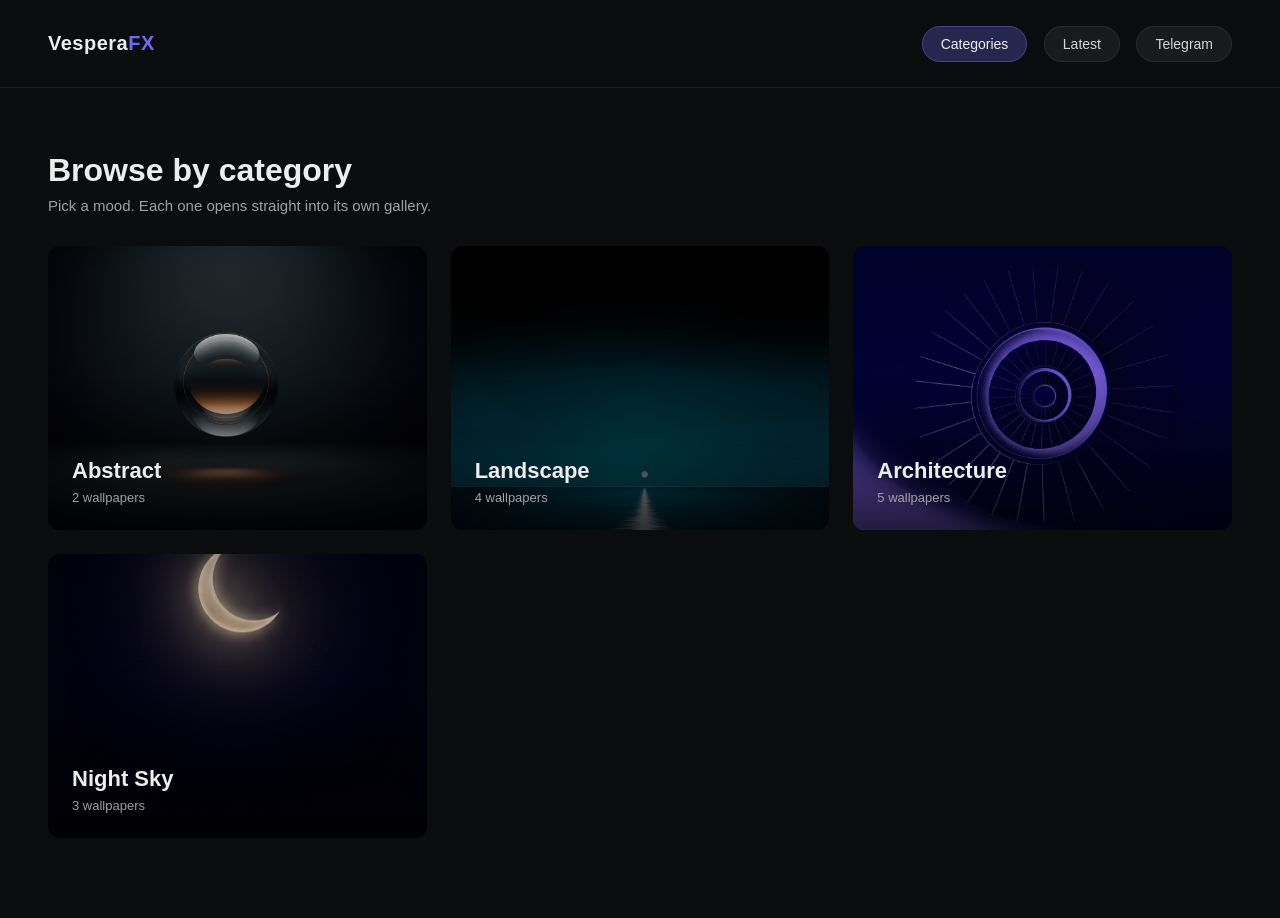
==== categories.html @ dd3fa797 "Add files via upload" ====
<!DOCTYPE html>
<html lang="en">
<head>
  <meta charset="UTF-8">
  <meta name="viewport" content="width=device-width, initial-scale=1.0">
  <title>Categories — Vespera FX</title>
  <link rel="stylesheet" href="styles.css?v=3">
</head>

<body>

  <header>
    <div class="logo">Vespera<span>FX</span></div>
    <nav>
      <a href="categories.html" class="active">Categories</a>
      <a href="index.html">Latest</a>
      <a href="#">Telegram</a>
    </nav>
  </header>

  <section class="page-heading">
    <h1>Browse by category</h1>
    <p>Pick a mood. Each one opens straight into its own gallery.</p>
  </section>

  <!-- This is now a picker: 3 tiles, 3 clicks, no scrolling through everything at once. -->
  <section class="category-grid">

    <a href="category-abstract.html" class="category-tile">
      <img src="images/glass-orb.png" alt="Abstract category cover">
      <div class="category-tile-text">
        <h3>Abstract</h3>
        <span>2 wallpapers</span>
      </div>
    </a>

    <a href="category-landscape.html" class="category-tile">
      <img src="images/ocean-horizon.png" alt="Landscape category cover">
      <div class="category-tile-text">
        <h3>Landscape</h3>
        <span>4 wallpapers</span>
      </div>
    </a>

    <a href="category-architecture.html" class="category-tile">
      <img src="images/spiral-staircase.png" alt="Architecture category cover">
      <div class="category-tile-text">
        <h3>Architecture</h3>
        <span>5 wallpapers</span>
      </div>
    </a>

    <a href="category-nightsky.html" class="category-tile">
      <img src="images/crescent-moon.png" alt="Night Sky category cover">
      <div class="category-tile-text">
        <h3>Night Sky</h3>
        <span>3 wallpapers</span>
      </div>
    </a>

  </section>

</body>
</html>
---- styles.css ----
/* This is CSS: it controls how things LOOK. HTML controls WHAT exists, CSS controls HOW it appears. */
/* This file is now shared by every page on the site - edit it once, every page updates. */

* {
  margin: 0;
  padding: 0;
  box-sizing: border-box;
  /* This resets every element to have no default spacing, so we control it ourselves */
}

body {
  background: #0B0C0E;
  color: #EDEDED;
  font-family: 'Helvetica Neue', Arial, sans-serif;
}

header {
  padding: 32px 48px;
  display: flex;
  justify-content: space-between;
  align-items: center;
  border-bottom: 1px solid #1E1F22;
}

.logo {
  font-size: 20px;
  font-weight: 600;
  letter-spacing: 0.5px;
}

.logo span {
  color: #6E6AF6;
  /* A single accent color used sparingly, on purpose */
}

nav a {
  color: #D5D5D5;
  text-decoration: none;
  margin-left: 12px;
  font-size: 14px;
  padding: 9px 18px;
  border-radius: 20px;
  background: rgba(255, 255, 255, 0.06);
  border: 1px solid rgba(255, 255, 255, 0.08);
  transition: background 0.2s ease, color 0.2s ease;
}

nav a:hover {
  background: rgba(110, 106, 246, 0.18);
  color: #EDEDED;
}

nav a.active {
  color: #EDEDED;
  background: rgba(110, 106, 246, 0.28);
  border-color: rgba(110, 106, 246, 0.4);
  /* Highlights whichever page you're currently on */
}

.hero {
  padding: 96px 48px 64px;
  max-width: 640px;
}

.hero h1 {
  font-size: 48px;
  line-height: 1.15;
  font-weight: 700;
  margin-bottom: 16px;
}

.hero p {
  color: #A0A0A0;
  font-size: 17px;
  line-height: 1.6;
}

.page-heading {
  padding: 64px 48px 32px;
}

.page-heading h1 {
  font-size: 32px;
  margin-bottom: 8px;
}

.page-heading p {
  color: #A0A0A0;
  font-size: 15px;
}

.category-label {
  padding: 0 48px;
  font-size: 13px;
  color: #6E6AF6;
  text-transform: uppercase;
  letter-spacing: 1px;
  margin-bottom: 16px;
  margin-top: 40px;
}

/* --- Category picker tiles (the categories.html hub page) --- */

.category-grid {
  display: grid;
  grid-template-columns: repeat(auto-fill, minmax(280px, 1fr));
  gap: 24px;
  padding: 0 48px 80px;
}

.category-tile {
  position: relative;
  aspect-ratio: 4 / 3;
  border-radius: 12px;
  overflow: hidden;
  text-decoration: none;
  display: block;
  cursor: pointer;
}

.category-tile img {
  width: 100%;
  height: 100%;
  object-fit: cover;
  transition: transform 0.3s ease;
}

.category-tile:hover img {
  transform: scale(1.05);
}

.category-tile::after {
  content: "";
  position: absolute;
  inset: 0;
  background: linear-gradient(to top, rgba(0,0,0,0.75) 0%, rgba(0,0,0,0.2) 55%, rgba(0,0,0,0.35) 100%);
  /* Darkens the whole tile evenly so white text is readable no matter what the cover image looks like */
}

.category-tile-text {
  position: absolute;
  bottom: 0;
  left: 0;
  right: 0;
  padding: 24px;
  z-index: 1;
}

.category-tile-text h3 {
  font-size: 22px;
  color: #EDEDED;
  margin-bottom: 4px;
}

.category-tile-text span {
  font-size: 13px;
  color: #A0A0A0;
}

.breadcrumb {
  padding: 0 48px;
  margin-top: 24px;
}

.breadcrumb a {
  color: #A0A0A0;
  text-decoration: none;
  font-size: 14px;
}

.breadcrumb a:hover {
  color: #EDEDED;
}

.grid {
  display: grid;
  grid-template-columns: repeat(auto-fill, minmax(260px, 1fr));
  gap: 20px;
  padding: 0 48px 80px;
  /* auto-fill + minmax means the grid rearranges itself on any screen size */
}

.card {
  aspect-ratio: 9 / 16;
  border-radius: 10px;
  position: relative;
  overflow: hidden;
  /* overflow: hidden makes sure the image respects the rounded corners instead of poking out square */
}

.card img {
  width: 100%;
  height: 100%;
  object-fit: cover;
  display: block;
  /* object-fit: cover crops the image to fill the card without stretching or squishing it */
  transition: transform 0.3s ease;
}

.card:hover img {
  transform: scale(1.04);
  /* A tiny zoom on hover - a small, deliberate touch instead of a flashy effect */
}

.card .label {
  position: absolute;
  bottom: 0;
  left: 0;
  right: 0;
  padding: 16px;
  font-size: 13px;
  color: #EDEDED;
  background: linear-gradient(to top, rgba(0,0,0,0.65), transparent);
  /* This gradient overlay is what makes white text readable over ANY image, dark or light */
}

.card {
  cursor: pointer;
  /* Signals to the visitor that clicking this does something */
}

/* --- Lightbox: the full-screen viewer that appears when you click a card --- */

.lightbox {
  display: none;
  /* Hidden by default. JavaScript adds the "open" class to reveal it. */
  position: fixed;
  inset: 0;
  /* inset: 0 is shorthand for top/right/bottom/left: 0 - covers the whole screen */
  background: rgba(5, 5, 8, 0.92);
  z-index: 100;
  flex-direction: column;
  align-items: center;
  justify-content: center;
  gap: 20px;
  padding: 40px;
}

.lightbox.open {
  display: flex;
  /* This is the only rule that matters for showing/hiding - JS just toggles this class */
}

.lightbox-image {
  max-width: 90vw;
  max-height: 75vh;
  object-fit: contain;
  border-radius: 8px;
}

.lightbox-download {
  background: #6E6AF6;
  color: #EDEDED;
  text-decoration: none;
  padding: 12px 28px;
  border-radius: 6px;
  font-size: 14px;
  font-weight: 600;
}

.lightbox-close {
  position: absolute;
  top: 24px;
  right: 32px;
  background: none;
  border: none;
  color: #EDEDED;
  font-size: 32px;
  cursor: pointer;
  line-height: 1;
}

.lightbox-info {
  text-align: center;
}

.lightbox-info h3 {
  font-size: 18px;
  color: #EDEDED;
  margin-bottom: 4px;
}

.lightbox-info .meta {
  font-size: 13px;
  color: #A0A0A0;
  /* Shows "1152 x 896 · 461 KB" style details, pulled from each image's real file data */
}

/* --- Mobile adjustments: everything above was sized for desktop. --- */
/* This block only applies below 600px wide, i.e. phones. */
@media (max-width: 600px) {

  header {
    padding: 20px 20px;
    flex-wrap: wrap;
    gap: 12px;
  }

  .logo {
    font-size: 18px;
  }

  nav a {
    font-size: 13px;
    padding: 7px 14px;
    margin-left: 8px;
  }

  .hero {
    padding: 48px 20px 40px;
  }

  .hero h1 {
    font-size: 32px;
    /* Was 48px - too large for a narrow screen, wraps awkwardly and crowds the caption below it */
  }

  .hero p {
    font-size: 15px;
  }

  .page-heading {
    padding: 40px 20px 24px;
  }

  .page-heading h1 {
    font-size: 26px;
  }

  .grid, .category-grid {
    padding: 0 20px 48px;
    gap: 14px;
  }

  .grid {
    grid-template-columns: repeat(2, 1fr);
    /* Overrides the desktop auto-fill rule, which was collapsing to 1 column
       on narrow screens since nothing fit its 260px minimum - that's what
       caused the "one wallpaper per screen, scroll like reels" feel. */
    gap: 10px;
  }

  .card .label {
    font-size: 12px;
    padding: 10px;
  }

  .category-label {
    padding: 0 20px;
  }

  .breadcrumb {
    padding: 0 20px;
  }
}
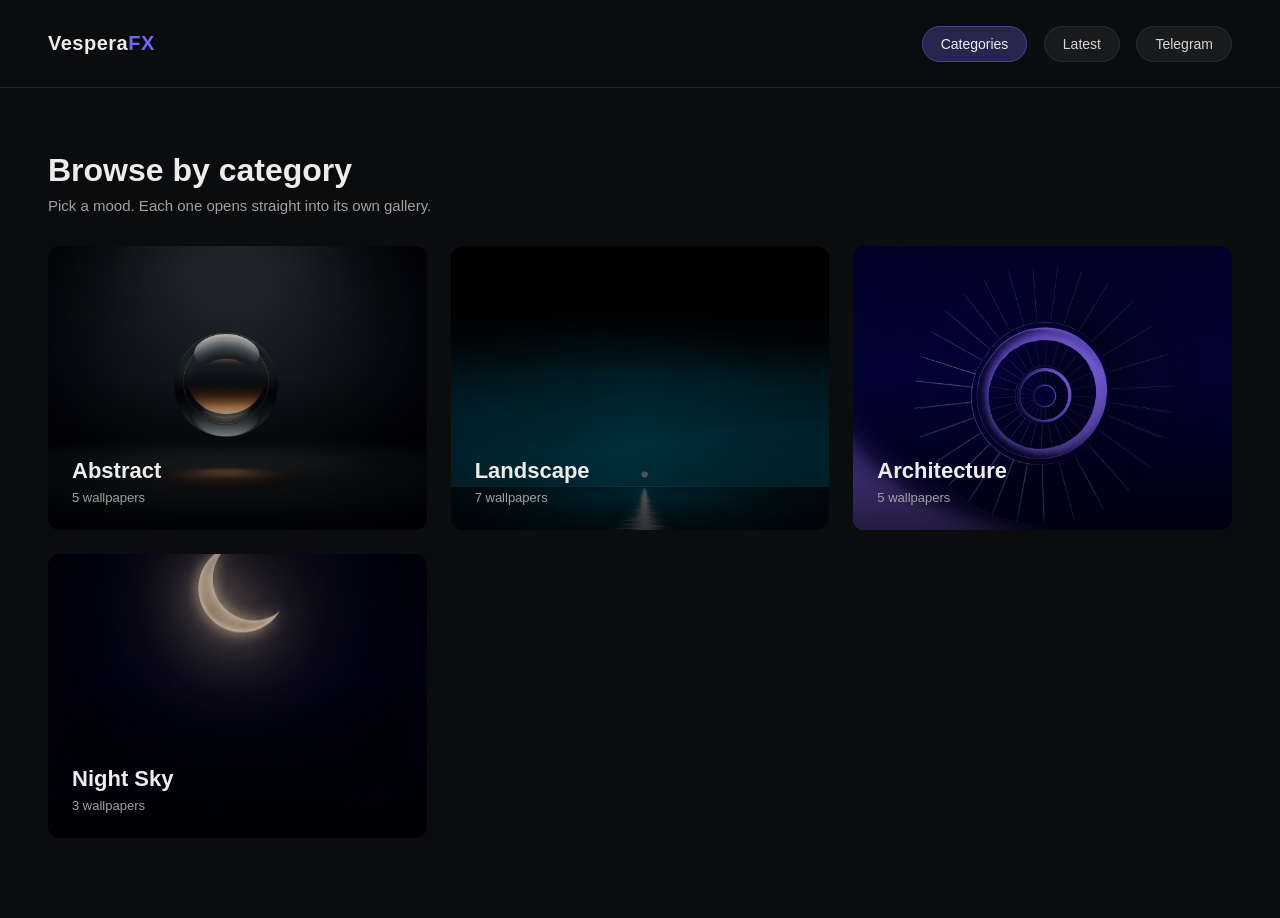
==== commit 7080e842: "Add files via upload" ====
--- a/categories.html
+++ b/categories.html
@@ -30,7 +30,7 @@
       <img src="images/glass-orb.png" alt="Abstract category cover">
       <div class="category-tile-text">
         <h3>Abstract</h3>
-        <span>2 wallpapers</span>
+        <span>5 wallpapers</span>
       </div>
     </a>
 
@@ -38,7 +38,7 @@
       <img src="images/ocean-horizon.png" alt="Landscape category cover">
       <div class="category-tile-text">
         <h3>Landscape</h3>
-        <span>4 wallpapers</span>
+        <span>7 wallpapers</span>
       </div>
     </a>
 
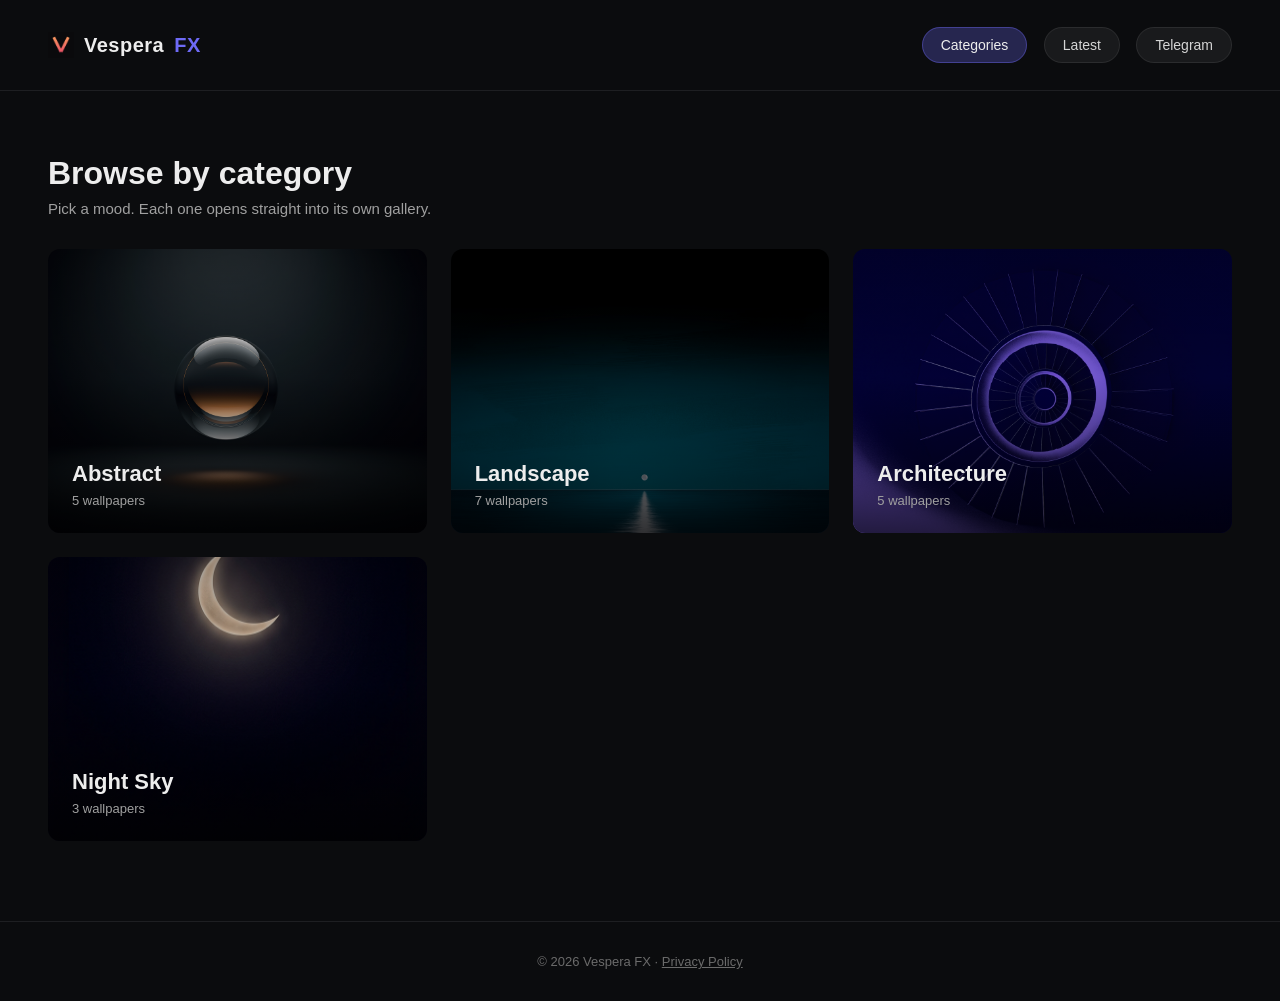
==== commit cb1cbbba: "Add files via upload" ====
--- a/categories.html
+++ b/categories.html
@@ -4,17 +4,18 @@
   <meta charset="UTF-8">
   <meta name="viewport" content="width=device-width, initial-scale=1.0">
   <title>Categories — Vespera FX</title>
-  <link rel="stylesheet" href="styles.css?v=3">
+  <link rel="icon" type="image/png" href="logo.png">
+  <link rel="stylesheet" href="styles.css?v=4">
 </head>
 
 <body>
 
   <header>
-    <div class="logo">Vespera<span>FX</span></div>
+    <div class="logo"><img src="logo.png" alt="Vespera FX logo" class="logo-icon">Vespera<span>FX</span></div>
     <nav>
       <a href="categories.html" class="active">Categories</a>
       <a href="index.html">Latest</a>
-      <a href="#">Telegram</a>
+      <a href="https://t.me/VesperaLabs" target="_blank" rel="noopener">Telegram</a>
     </nav>
   </header>
 
@@ -60,5 +61,8 @@
 
   </section>
 
+  <footer style="text-align: center; padding: 32px 20px; border-top: 1px solid #1E1F22; color: #6B6B6B; font-size: 13px;">
+    &copy; 2026 Vespera FX &middot; <a href="privacy.html" style="color: #6B6B6B;">Privacy Policy</a>
+  </footer>
 </body>
 </html>
--- a/styles.css
+++ b/styles.css
@@ -26,6 +26,15 @@
   font-size: 20px;
   font-weight: 600;
   letter-spacing: 0.5px;
+  display: flex;
+  align-items: center;
+  gap: 10px;
+}
+
+.logo-icon {
+  width: 26px;
+  height: 26px;
+  display: block;
 }
 
 .logo span {
@@ -300,6 +309,11 @@
     font-size: 18px;
   }
 
+  .logo-icon {
+    width: 20px;
+    height: 20px;
+  }
+
   nav a {
     font-size: 13px;
     padding: 7px 14px;
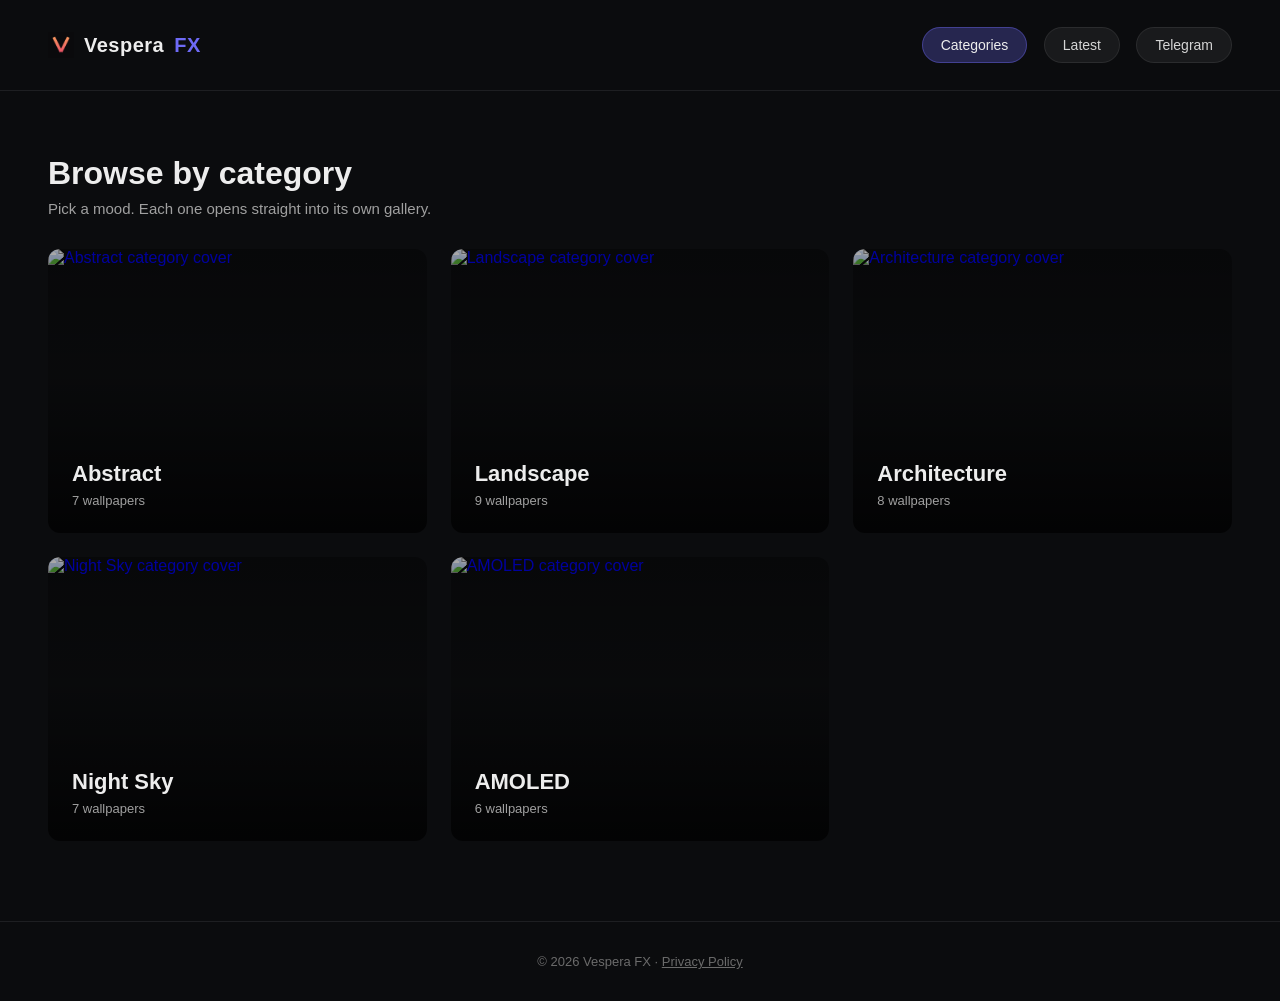
==== commit e5fc523e: "Add files via upload" ====
--- a/categories.html
+++ b/categories.html
@@ -5,7 +5,7 @@
   <meta name="viewport" content="width=device-width, initial-scale=1.0">
   <title>Categories — Vespera FX</title>
   <link rel="icon" type="image/png" href="logo.png">
-  <link rel="stylesheet" href="styles.css?v=4">
+  <link rel="stylesheet" href="styles.css?v=5">
 </head>
 
 <body>
@@ -28,34 +28,42 @@
   <section class="category-grid">
 
     <a href="category-abstract.html" class="category-tile">
-      <img src="images/glass-orb.png" alt="Abstract category cover">
+      <img src="images/thumbs/glass-orb.jpg" alt="Abstract category cover" loading="lazy">
       <div class="category-tile-text">
         <h3>Abstract</h3>
-        <span>5 wallpapers</span>
+        <span>7 wallpapers</span>
       </div>
     </a>
 
     <a href="category-landscape.html" class="category-tile">
-      <img src="images/ocean-horizon.png" alt="Landscape category cover">
+      <img src="images/thumbs/ocean-horizon.jpg" alt="Landscape category cover" loading="lazy">
       <div class="category-tile-text">
         <h3>Landscape</h3>
+        <span>9 wallpapers</span>
+      </div>
+    </a>
+
+    <a href="category-architecture.html" class="category-tile">
+      <img src="images/thumbs/spiral-staircase.jpg" alt="Architecture category cover" loading="lazy">
+      <div class="category-tile-text">
+        <h3>Architecture</h3>
+        <span>8 wallpapers</span>
+      </div>
+    </a>
+
+    <a href="category-nightsky.html" class="category-tile">
+      <img src="images/thumbs/crescent-moon.jpg" alt="Night Sky category cover" loading="lazy">
+      <div class="category-tile-text">
+        <h3>Night Sky</h3>
         <span>7 wallpapers</span>
       </div>
     </a>
 
-    <a href="category-architecture.html" class="category-tile">
-      <img src="images/spiral-staircase.png" alt="Architecture category cover">
+    <a href="category-amoled.html" class="category-tile">
+      <img src="images/thumbs/amoled-orbit.jpg" alt="AMOLED category cover" loading="lazy">
       <div class="category-tile-text">
-        <h3>Architecture</h3>
-        <span>5 wallpapers</span>
-      </div>
-    </a>
-
-    <a href="category-nightsky.html" class="category-tile">
-      <img src="images/crescent-moon.png" alt="Night Sky category cover">
-      <div class="category-tile-text">
-        <h3>Night Sky</h3>
-        <span>3 wallpapers</span>
+        <h3>AMOLED</h3>
+        <span>6 wallpapers</span>
       </div>
     </a>
 
--- a/styles.css
+++ b/styles.css
@@ -300,9 +300,24 @@
 @media (max-width: 600px) {
 
   header {
-    padding: 20px 20px;
-    flex-wrap: wrap;
-    gap: 12px;
+    flex-direction: column;
+    align-items: flex-start;
+    gap: 14px;
+    padding: 18px 20px;
+  }
+
+  nav {
+    display: flex;
+    width: 100%;
+    gap: 8px;
+  }
+
+  nav a {
+    flex: 1;
+    text-align: center;
+    margin-left: 0;
+    padding: 9px 8px;
+    font-size: 13px;
   }
 
   .logo {
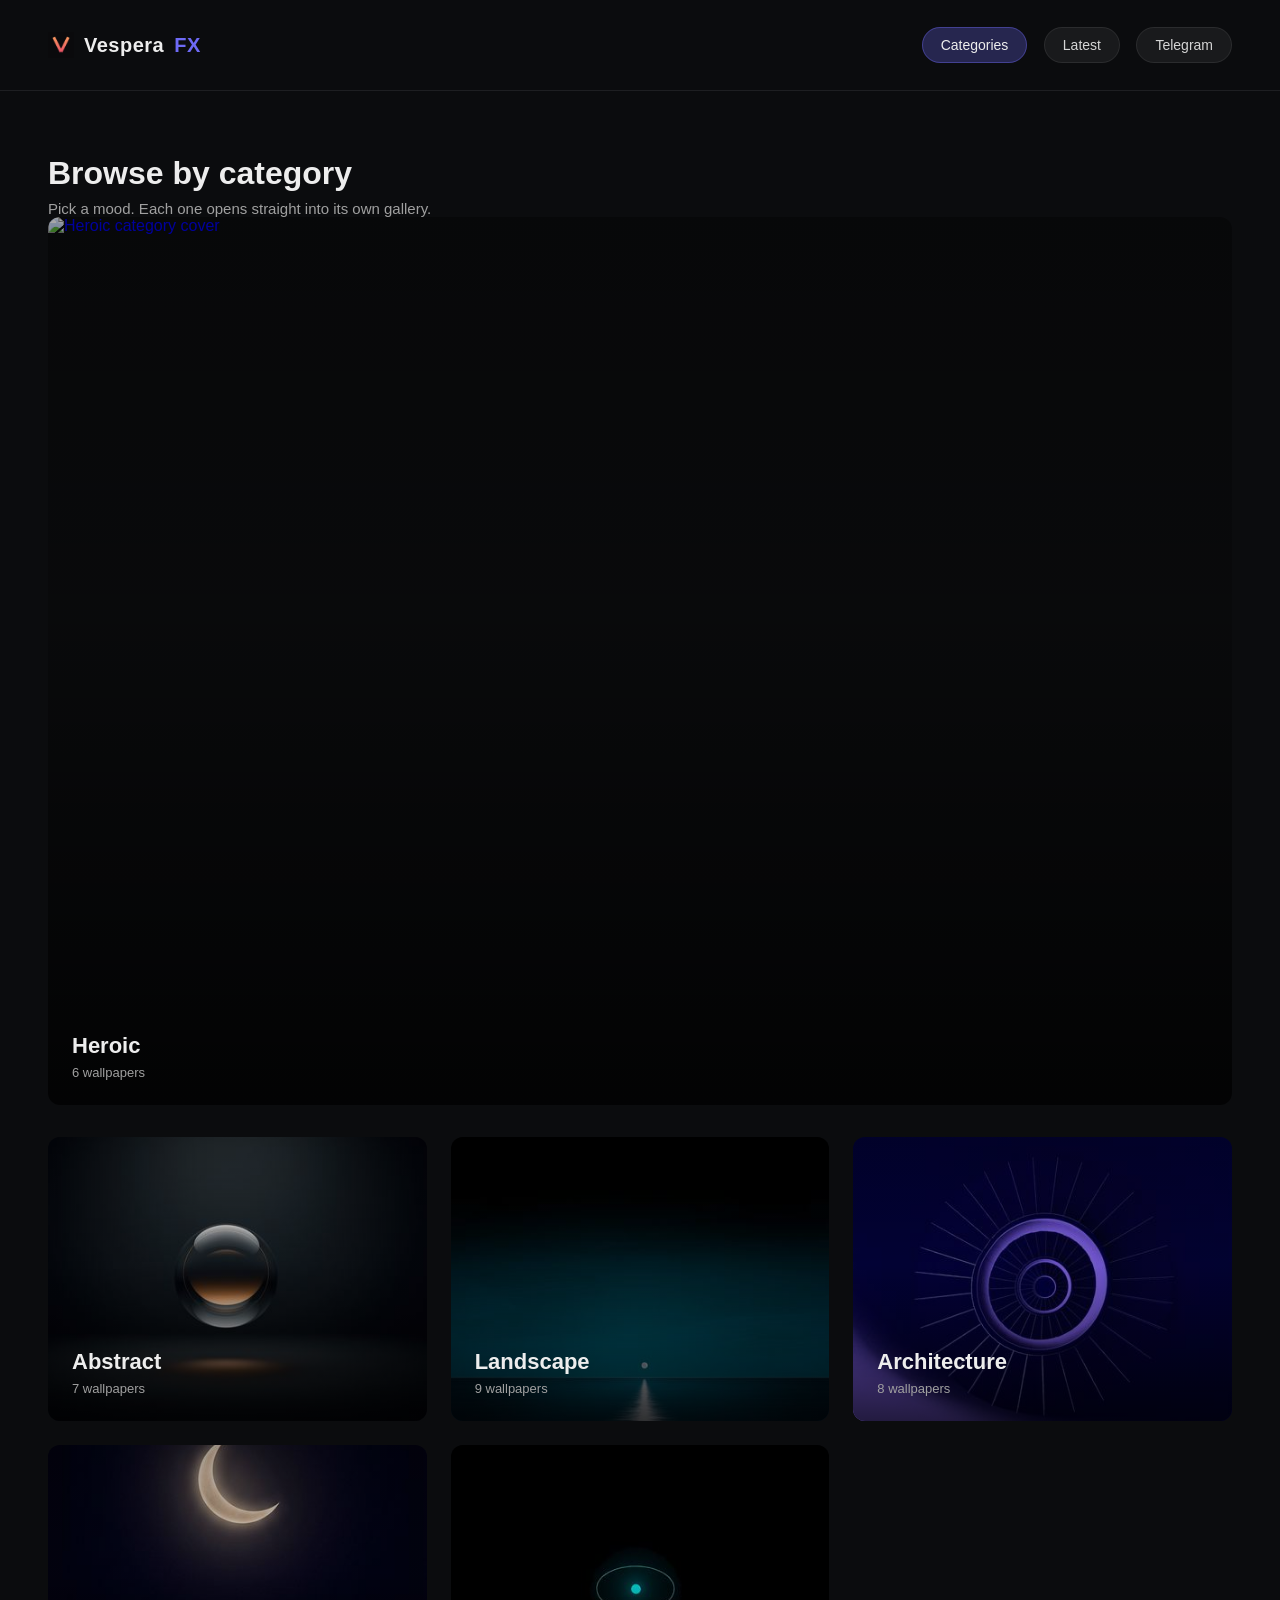
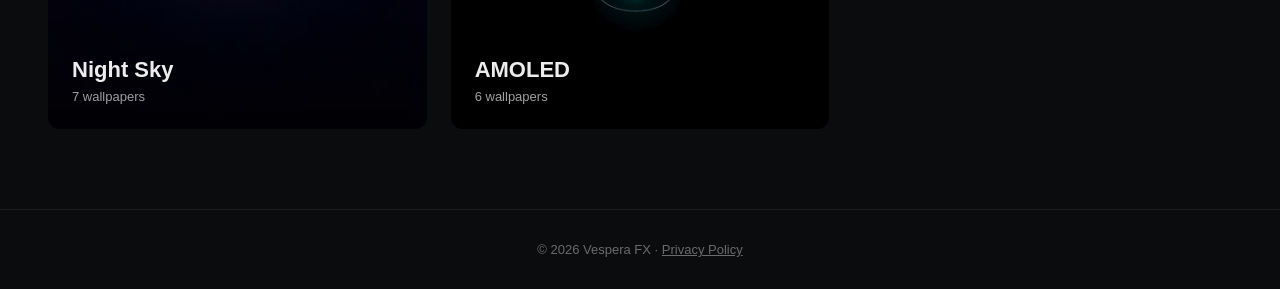
==== commit c2570547: "Add files via upload" ====
--- a/categories.html
+++ b/categories.html
@@ -22,6 +22,14 @@
   <section class="page-heading">
     <h1>Browse by category</h1>
     <p>Pick a mood. Each one opens straight into its own gallery.</p>
+    <a href="category-heroic.html" class="category-tile">
+      <img src="images/thumbs/hero-caped-silhouette.jpg" alt="Heroic category cover" loading="lazy">
+      <div class="category-tile-text">
+        <h3>Heroic</h3>
+        <span>6 wallpapers</span>
+      </div>
+    </a>
+
   </section>
 
   <!-- This is now a picker: 3 tiles, 3 clicks, no scrolling through everything at once. -->
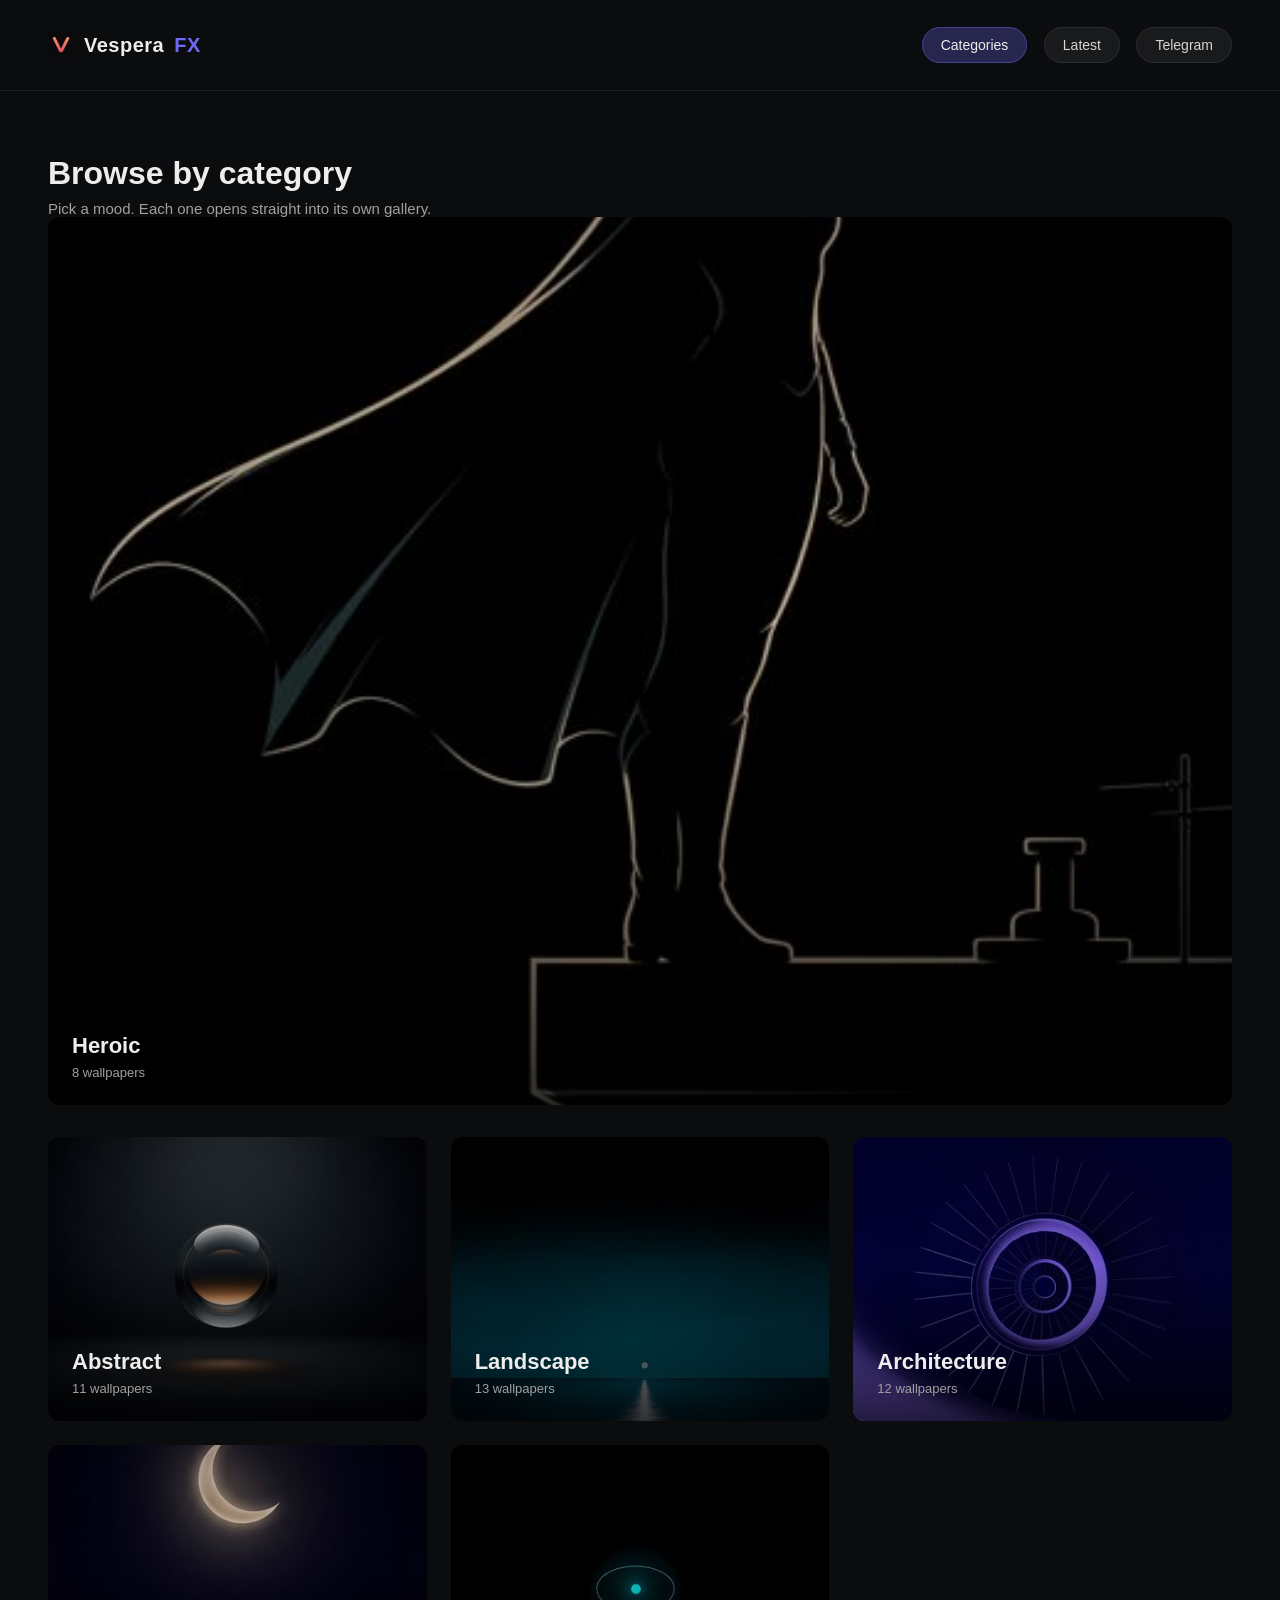
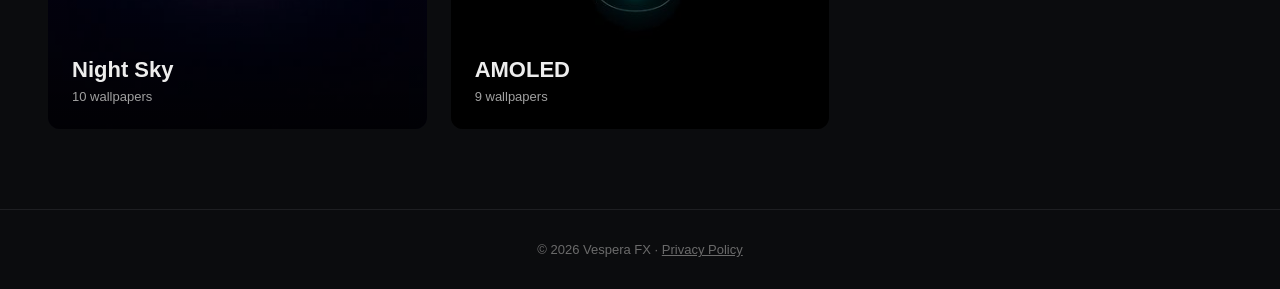
==== commit f040a276: "Add files via upload" ====
--- a/categories.html
+++ b/categories.html
@@ -5,7 +5,7 @@
   <meta name="viewport" content="width=device-width, initial-scale=1.0">
   <title>Categories — Vespera FX</title>
   <link rel="icon" type="image/png" href="logo.png">
-  <link rel="stylesheet" href="styles.css?v=5">
+  <link rel="stylesheet" href="styles.css?v=6">
 </head>
 
 <body>
@@ -26,7 +26,7 @@
       <img src="images/thumbs/hero-caped-silhouette.jpg" alt="Heroic category cover" loading="lazy">
       <div class="category-tile-text">
         <h3>Heroic</h3>
-        <span>6 wallpapers</span>
+        <span>8 wallpapers</span>
       </div>
     </a>
 
@@ -39,7 +39,7 @@
       <img src="images/thumbs/glass-orb.jpg" alt="Abstract category cover" loading="lazy">
       <div class="category-tile-text">
         <h3>Abstract</h3>
-        <span>7 wallpapers</span>
+        <span>11 wallpapers</span>
       </div>
     </a>
 
@@ -47,7 +47,7 @@
       <img src="images/thumbs/ocean-horizon.jpg" alt="Landscape category cover" loading="lazy">
       <div class="category-tile-text">
         <h3>Landscape</h3>
-        <span>9 wallpapers</span>
+        <span>13 wallpapers</span>
       </div>
     </a>
 
@@ -55,7 +55,7 @@
       <img src="images/thumbs/spiral-staircase.jpg" alt="Architecture category cover" loading="lazy">
       <div class="category-tile-text">
         <h3>Architecture</h3>
-        <span>8 wallpapers</span>
+        <span>12 wallpapers</span>
       </div>
     </a>
 
@@ -63,7 +63,7 @@
       <img src="images/thumbs/crescent-moon.jpg" alt="Night Sky category cover" loading="lazy">
       <div class="category-tile-text">
         <h3>Night Sky</h3>
-        <span>7 wallpapers</span>
+        <span>10 wallpapers</span>
       </div>
     </a>
 
@@ -71,7 +71,7 @@
       <img src="images/thumbs/amoled-orbit.jpg" alt="AMOLED category cover" loading="lazy">
       <div class="category-tile-text">
         <h3>AMOLED</h3>
-        <span>6 wallpapers</span>
+        <span>9 wallpapers</span>
       </div>
     </a>
 
--- a/styles.css
+++ b/styles.css
@@ -82,6 +82,39 @@
   color: #A0A0A0;
   font-size: 17px;
   line-height: 1.6;
+}
+
+.search-bar {
+  padding: 0 48px 32px;
+}
+
+.search-bar input {
+  width: 100%;
+  max-width: 480px;
+  background: #16171A;
+  border: 1px solid #2A2B2E;
+  border-radius: 8px;
+  padding: 12px 16px;
+  font-size: 15px;
+  color: #EDEDED;
+  font-family: inherit;
+  outline: none;
+  transition: border-color 0.15s ease;
+}
+
+.search-bar input::placeholder {
+  color: #6B6C70;
+}
+
+.search-bar input:focus {
+  border-color: #6E6AF6;
+}
+
+.no-results {
+  display: none;
+  padding: 0 48px 48px;
+  color: #A0A0A0;
+  font-size: 15px;
 }
 
 .page-heading {
@@ -356,6 +389,18 @@
     font-size: 26px;
   }
 
+  .search-bar {
+    padding: 0 20px 24px;
+  }
+
+  .search-bar input {
+    max-width: 100%;
+  }
+
+  .no-results {
+    padding: 0 20px 40px;
+  }
+
   .grid, .category-grid {
     padding: 0 20px 48px;
     gap: 14px;
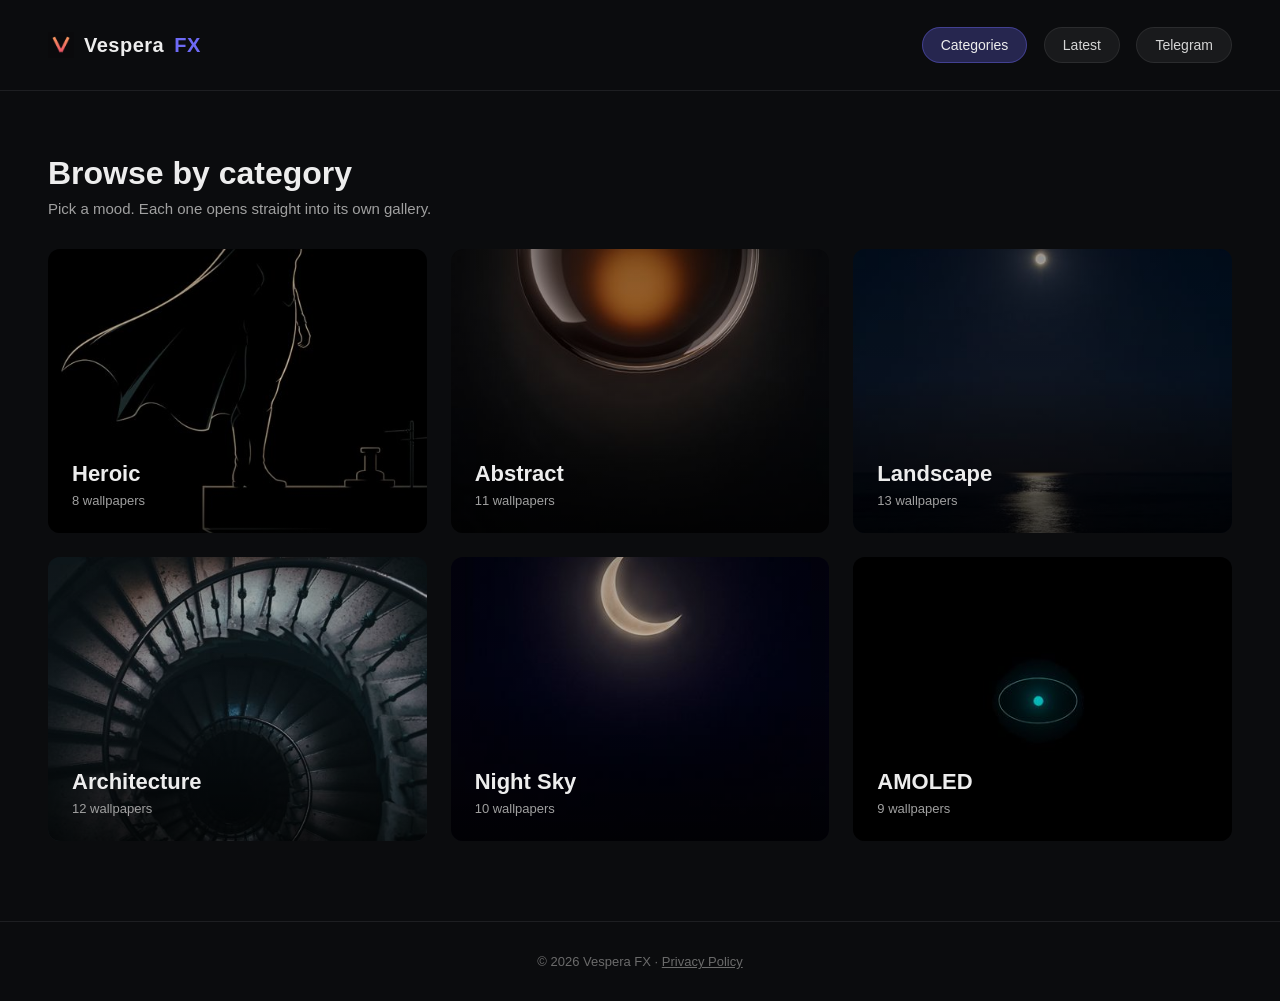
==== commit 1df42e11: "Add files via upload" ====
--- a/categories.html
+++ b/categories.html
@@ -22,6 +22,11 @@
   <section class="page-heading">
     <h1>Browse by category</h1>
     <p>Pick a mood. Each one opens straight into its own gallery.</p>
+  </section>
+
+  <!-- This is now a picker: 3 tiles, 3 clicks, no scrolling through everything at once. -->
+  <section class="category-grid">
+
     <a href="category-heroic.html" class="category-tile">
       <img src="images/thumbs/hero-caped-silhouette.jpg" alt="Heroic category cover" loading="lazy">
       <div class="category-tile-text">
@@ -29,11 +34,6 @@
         <span>8 wallpapers</span>
       </div>
     </a>
-
-  </section>
-
-  <!-- This is now a picker: 3 tiles, 3 clicks, no scrolling through everything at once. -->
-  <section class="category-grid">
 
     <a href="category-abstract.html" class="category-tile">
       <img src="images/thumbs/glass-orb.jpg" alt="Abstract category cover" loading="lazy">
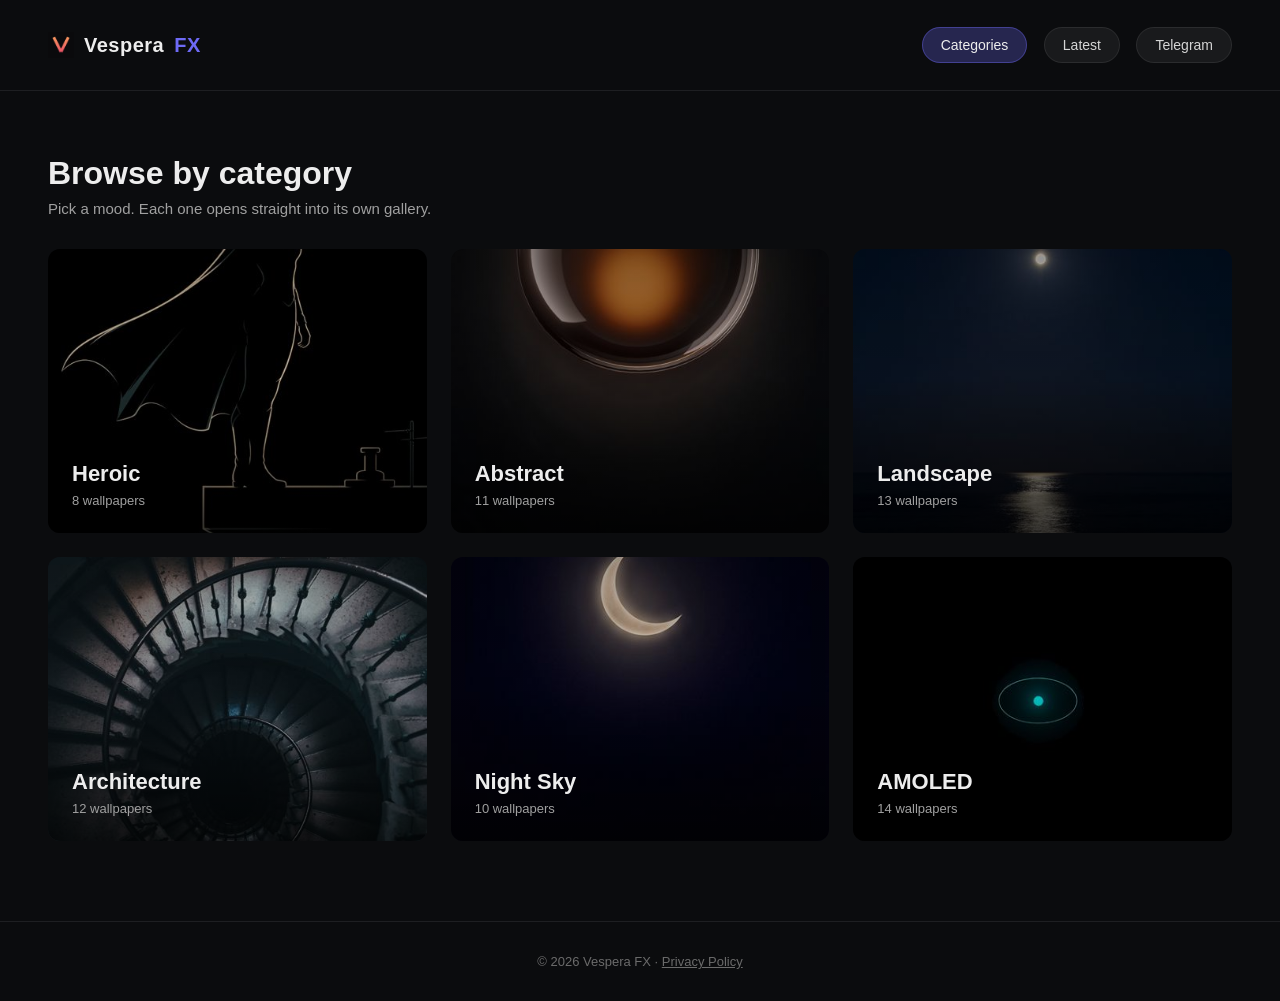
==== commit a79242b2: "Add files via upload" ====
--- a/categories.html
+++ b/categories.html
@@ -71,7 +71,7 @@
       <img src="images/thumbs/amoled-orbit.jpg" alt="AMOLED category cover" loading="lazy">
       <div class="category-tile-text">
         <h3>AMOLED</h3>
-        <span>9 wallpapers</span>
+        <span>14 wallpapers</span>
       </div>
     </a>
 
